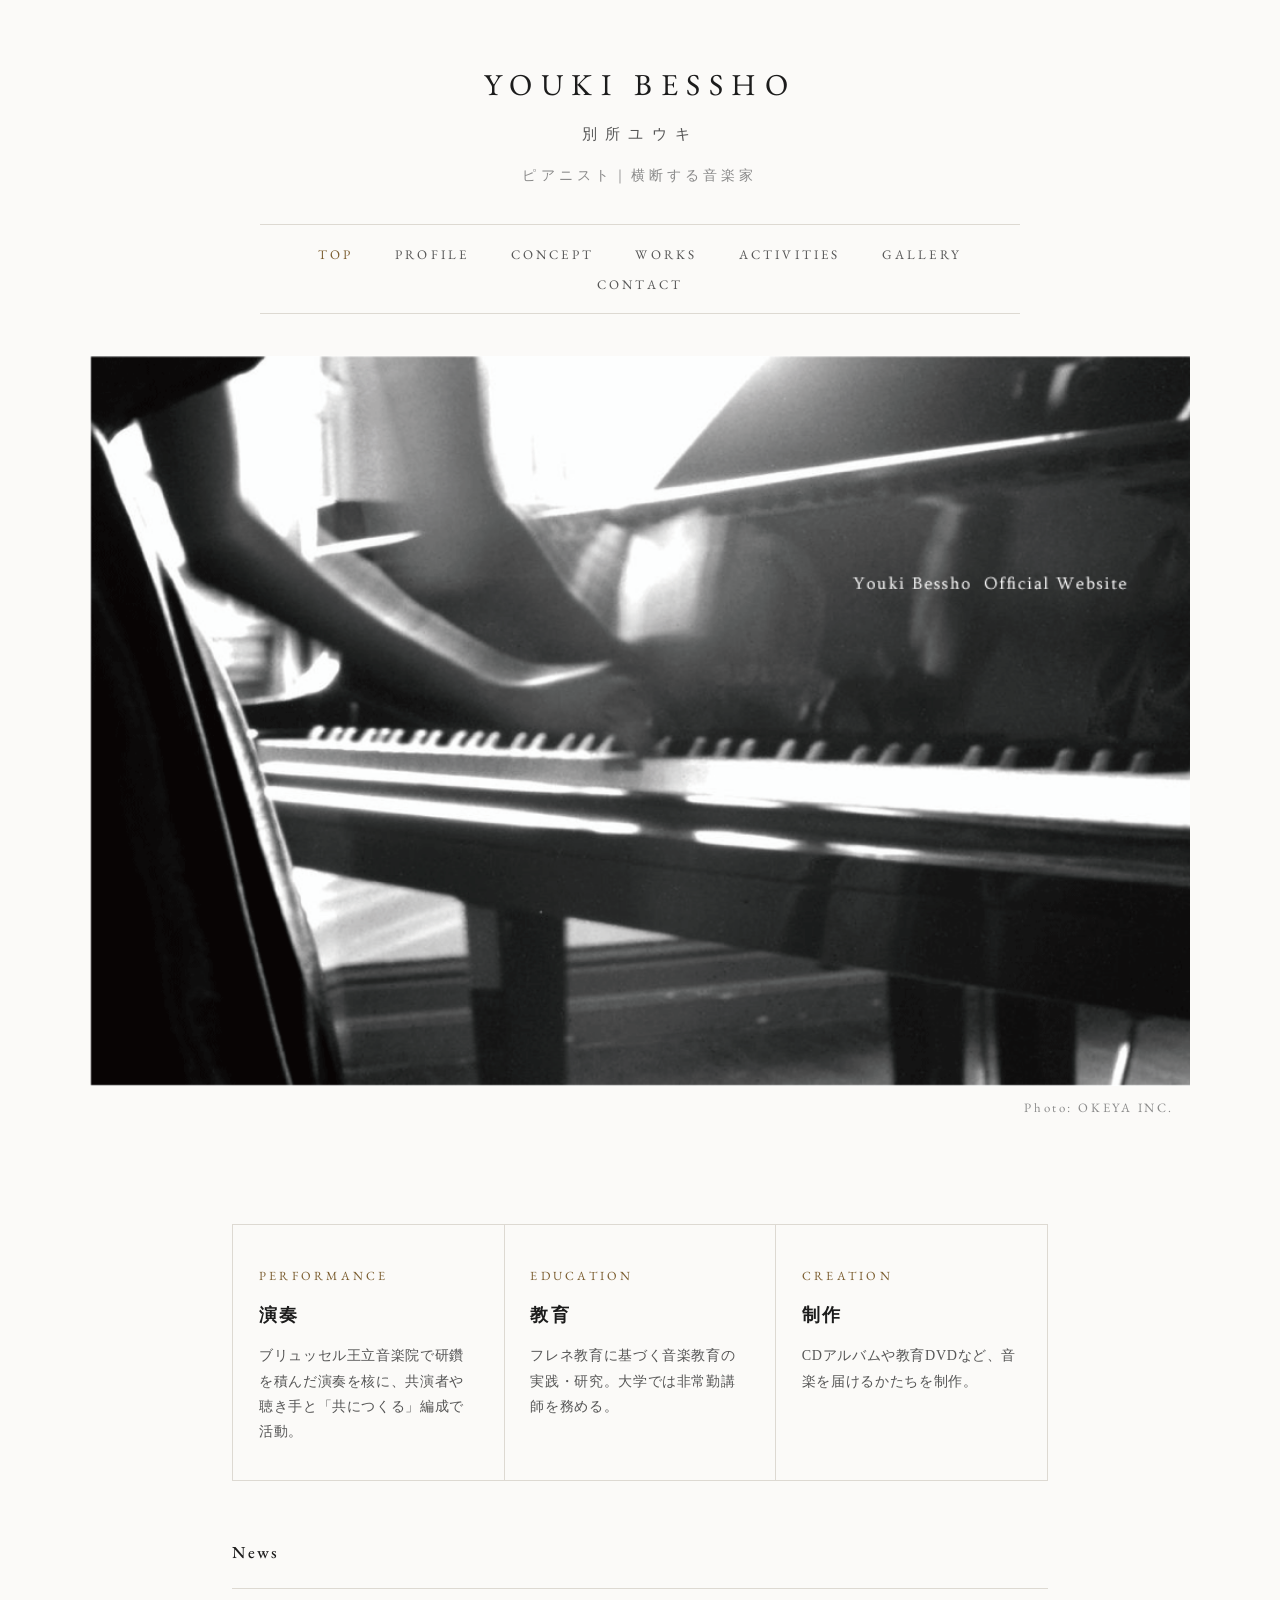
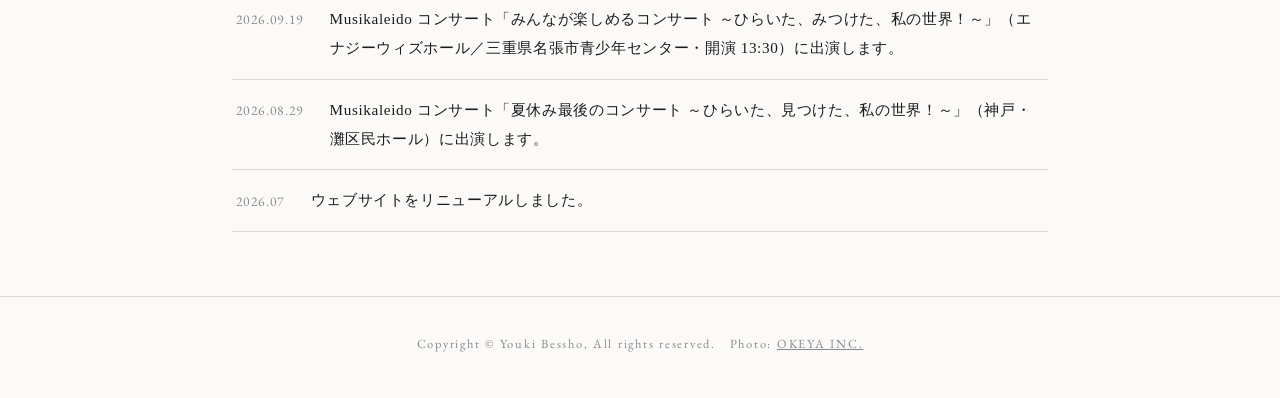
==== index.html @ 8af7a67c "Activities: restructure as current projects with collaborative-format lede; drop stale solo section;" ====
<!DOCTYPE html>
<html lang="ja">
<head>
<meta charset="utf-8">
<meta name="viewport" content="width=device-width, initial-scale=1">
<meta name="description" content="演奏・創作・表現を横断するピアニスト別所ユウキのオフィシャルウェブサイト。演奏活動・音楽教育・CD/DVD制作の情報を掲載。">
<title>Youki Bessho 別所ユウキ | ピアニスト｜横断する音楽家 Official Website</title>
<link rel="stylesheet" href="https://fonts.googleapis.com/css2?family=EB+Garamond:ital,wght@0,400;0,500;0,600;1,400&display=swap">
<link rel="stylesheet" href="css/style.css">
</head>
<body>

<header class="site-header">
  <h1 class="site-name"><a href="index.html">Youki Bessho</a>
    <span class="site-name-jp">別所ユウキ</span>
  </h1>
  <p class="site-role">ピアニスト｜横断する音楽家</p>
</header>

<nav class="site-nav">
  <ul>
    <li><a href="index.html" aria-current="page">Top</a></li>
    <li><a href="profile.html">Profile</a></li>
    <li><a href="concept.html">Concept</a></li>
    <li><a href="works.html">Works</a></li>
    <li><a href="activities.html">Activities</a></li>
    <li><a href="gallery.html">Gallery</a></li>
    <li><a href="contact.html">Contact</a></li>
  </ul>
</nav>

<div class="hero">
  <img src="img/covers/ka8.gif" alt="ピアノを弾く手元のモノクロ写真">
  <p class="hero-caption">Photo: OKEYA INC.</p>
</div>

<main>

  <section class="pillars-wrap">
    <div class="pillars">
      <a class="pillar" href="activities.html#performance">
        <span class="pillar-en">Performance</span>
        <h3>演奏</h3>
        <p>ブリュッセル王立音楽院で研鑽を積んだ演奏を核に、共演者や聴き手と「共につくる」編成で活動。</p>
      </a>
      <a class="pillar" href="activities.html#education">
        <span class="pillar-en">Education</span>
        <h3>教育</h3>
        <p>フレネ教育に基づく音楽教育の実践・研究。大学では非常勤講師を務める。</p>
      </a>
      <a class="pillar" href="works.html">
        <span class="pillar-en">Creation</span>
        <h3>制作</h3>
        <p>CDアルバムや教育DVDなど、音楽を届けるかたちを制作。</p>
      </a>
    </div>
  </section>

  <section class="news">
    <h2 class="latin">News</h2>
    <dl>
      <div class="news-item">
        <dt>2026.09.19</dt>
        <dd>Musikaleido コンサート「みんなが楽しめるコンサート ～ひらいた、みつけた、私の世界！～」（エナジーウィズホール／三重県名張市青少年センター・開演 13:30）に出演します。</dd>
      </div>
      <div class="news-item">
        <dt>2026.08.29</dt>
        <dd>Musikaleido コンサート「夏休み最後のコンサート ～ひらいた、見つけた、私の世界！～」（神戸・灘区民ホール）に出演します。</dd>
      </div>
      <div class="news-item">
        <dt>2026.07</dt>
        <dd>ウェブサイトをリニューアルしました。</dd>
      </div>
    </dl>
  </section>

</main>

<footer class="site-footer">
  <p>Copyright &copy; Youki Bessho, All rights reserved.&emsp;Photo: <a href="http://studiokeya.com/" target="_blank" rel="noopener">OKEYA INC.</a></p>
</footer>

</body>
</html>
---- css/style.css ----
/* ==========================================================
   Youki Bessho Official Website
   monochrome / typography-forward / no framework, no build
   ========================================================== */

:root {
  --ink: #1c1c1c;
  --ink-soft: #555;
  --ink-faint: #8a8a8a;
  --paper: #fbfaf8;
  --paper-dim: #f1efeb;
  --line: #ddd9d2;
  --accent: #7a5c2e; /* restrained bronze */
  --serif-latin: "EB Garamond", "Cormorant Garamond", Georgia, serif;
  --serif-jp: "Hiragino Mincho ProN", "Yu Mincho", "YuMincho", "Noto Serif JP", serif;
}

* { margin: 0; padding: 0; box-sizing: border-box; }

html { font-size: 16px; }

body {
  font-family: var(--serif-jp);
  color: var(--ink);
  background: var(--paper);
  line-height: 1.9;
  letter-spacing: 0.04em;
  font-feature-settings: "palt";
}

.latin { font-family: var(--serif-latin); }

/* ---------- header / nav ---------- */

.site-header {
  text-align: center;
  padding: 3.5rem 1rem 0;
}

.site-header .site-name {
  font-family: var(--serif-latin);
  font-weight: 400;
  font-size: 1.9rem;
  letter-spacing: 0.28em;
  text-transform: uppercase;
}

.site-header .site-name a { color: var(--ink); text-decoration: none; }

.site-header .site-name-jp {
  display: block;
  font-family: var(--serif-jp);
  font-size: 0.95rem;
  letter-spacing: 0.55em;
  color: var(--ink-soft);
  margin-top: 0.4rem;
}

.site-header .site-role {
  font-size: 0.85rem;
  letter-spacing: 0.3em;
  color: var(--ink-faint);
  margin-top: 0.9rem;
}

.site-nav {
  margin: 2.2rem auto 0;
  border-top: 1px solid var(--line);
  border-bottom: 1px solid var(--line);
  max-width: 760px;
}

.site-nav ul {
  list-style: none;
  display: flex;
  justify-content: center;
  flex-wrap: wrap;
  gap: 0 2.6rem;
  padding: 0.85rem 1rem;
}

.site-nav a {
  font-family: var(--serif-latin);
  font-size: 0.82rem;
  letter-spacing: 0.24em;
  text-transform: uppercase;
  color: var(--ink-soft);
  text-decoration: none;
}

.site-nav a:hover,
.site-nav a[aria-current="page"] { color: var(--accent); }

/* ---------- layout ---------- */

main {
  max-width: 860px;
  margin: 0 auto;
  padding: 3rem 1.4rem 4rem;
}

.page-title {
  font-family: var(--serif-latin);
  font-weight: 400;
  font-size: 1.35rem;
  letter-spacing: 0.3em;
  text-transform: uppercase;
  text-align: center;
  margin-bottom: 2.8rem;
  color: var(--ink);
}

.page-title::after {
  content: "";
  display: block;
  width: 2.2rem;
  height: 1px;
  background: var(--accent);
  margin: 1.1rem auto 0;
}

section + section { margin-top: 4rem; }

h2 {
  font-weight: 600;
  font-size: 1.05rem;
  letter-spacing: 0.18em;
  margin-bottom: 1.2rem;
  color: var(--ink);
}

h2.latin { font-weight: 500; letter-spacing: 0.14em; }

p + p { margin-top: 1.1em; }

a { color: var(--accent); }

.note { font-size: 0.85rem; color: var(--ink-faint); }

/* ---------- home ---------- */

.hero { margin: 0 auto; max-width: 1100px; padding: 2.6rem 0 0; }

.hero img { width: 100%; display: block; }

.hero-caption {
  font-family: var(--serif-latin);
  text-align: right;
  font-size: 0.8rem;
  letter-spacing: 0.2em;
  color: var(--ink-faint);
  padding: 0.6rem 1rem 0;
}

.pillars {
  display: grid;
  grid-template-columns: repeat(3, 1fr);
  gap: 1px;
  background: var(--line);
  border: 1px solid var(--line);
  margin-top: 3.5rem;
}

.pillar {
  background: var(--paper);
  padding: 2.2rem 1.6rem;
  text-decoration: none;
  color: var(--ink);
  transition: background 0.25s;
}

.pillar:hover { background: var(--paper-dim); }

.pillar .pillar-en {
  font-family: var(--serif-latin);
  font-size: 0.78rem;
  letter-spacing: 0.26em;
  text-transform: uppercase;
  color: var(--accent);
}

.pillar h3 {
  font-size: 1.1rem;
  font-weight: 600;
  letter-spacing: 0.14em;
  margin: 0.5rem 0 0.7rem;
}

.pillar p { font-size: 0.88rem; color: var(--ink-soft); line-height: 1.8; }

.news { margin-top: 3.5rem; }

.news dl { border-top: 1px solid var(--line); }

.news .news-item {
  display: flex;
  gap: 1.6rem;
  padding: 1rem 0.2rem;
  border-bottom: 1px solid var(--line);
}

.news dt {
  font-family: var(--serif-latin);
  font-size: 0.85rem;
  color: var(--ink-faint);
  white-space: nowrap;
  padding-top: 0.15rem;
}

.news dd { font-size: 0.95rem; }

/* ---------- profile ---------- */

.profile-lang + .profile-lang {
  margin-top: 3.2rem;
  padding-top: 3.2rem;
  border-top: 1px solid var(--line);
}

/* ---------- concept ---------- */

.concept {
  max-width: 680px;
  margin: 0 auto;
}

.concept .lead {
  font-size: 1.3rem;
  line-height: 1.85;
  letter-spacing: 0.06em;
  color: var(--ink);
  margin-bottom: 1.8rem;
}

.concept .lead.latin { font-style: italic; }

.concept-shop {
  margin-top: 1.6rem;
  font-size: 0.9rem;
  color: var(--ink-faint);
}

.profile-lang p { text-align: justify; }

.profile-lang .latin p { line-height: 1.75; }

/* ---------- works ---------- */

.album {
  display: grid;
  grid-template-columns: 260px 1fr;
  gap: 2.2rem;
  align-items: start;
}

.album + .album {
  margin-top: 3.6rem;
  padding-top: 3.6rem;
  border-top: 1px solid var(--line);
}

.album img { width: 100%; border: 1px solid var(--line); }

.album h2 { margin-bottom: 0.4rem; }

.album .album-sub { font-size: 0.85rem; color: var(--ink-faint); margin-bottom: 1rem; }

.album p { font-size: 0.93rem; }

.tracklist { list-style: none; margin-top: 1.3rem; font-size: 0.9rem; }

.tracklist li {
  padding: 0.35rem 0;
  border-bottom: 1px dotted var(--line);
  display: flex;
  justify-content: space-between;
  gap: 1rem;
}

.tracklist .listen {
  font-family: var(--serif-latin);
  font-size: 0.78rem;
  letter-spacing: 0.12em;
  white-space: nowrap;
}

.purchase {
  margin-top: 3.6rem;
  padding: 1.6rem 1.8rem;
  background: var(--paper-dim);
  font-size: 0.9rem;
}

/* ---------- activities ---------- */

.activity + .activity {
  margin-top: 3rem;
  padding-top: 3rem;
  border-top: 1px solid var(--line);
}

.activity p { font-size: 0.95rem; }

.activity .ext {
  display: inline-block;
  margin-top: 0.9rem;
  font-size: 0.88rem;
}

/* ---------- gallery ---------- */

.photo-grid {
  display: grid;
  grid-template-columns: repeat(3, 1fr);
  gap: 0.6rem;
}

.photo-grid img {
  width: 100%;
  aspect-ratio: 3 / 2;
  object-fit: cover;
  display: block;
  filter: grayscale(12%);
}

.photo-duo {
  display: grid;
  grid-template-columns: repeat(2, 1fr);
  gap: 0.6rem;
  max-width: 680px;
}

.photo-duo img {
  width: 100%;
  aspect-ratio: 4 / 5;
  object-fit: cover;
  display: block;
}

.gallery-section + .gallery-section {
  margin-top: 3.5rem;
  padding-top: 3.5rem;
  border-top: 1px solid var(--line);
}

/* ---------- contact ---------- */

.contact-block {
  max-width: 620px;
  margin: 0 auto;
  text-align: center;
}

/* ---------- footer ---------- */

.site-footer {
  border-top: 1px solid var(--line);
  text-align: center;
  padding: 2.2rem 1rem 2.6rem;
  font-family: var(--serif-latin);
  font-size: 0.78rem;
  letter-spacing: 0.14em;
  color: var(--ink-faint);
}

.site-footer a { color: var(--ink-faint); }

/* ---------- responsive ---------- */

@media (max-width: 720px) {
  .pillars { grid-template-columns: 1fr; }
  .album { grid-template-columns: 1fr; }
  .album img { max-width: 300px; }
  .photo-grid { grid-template-columns: repeat(2, 1fr); }
  .site-nav ul { gap: 0 1.6rem; }
  main { padding: 2.4rem 1.2rem 3rem; }
}
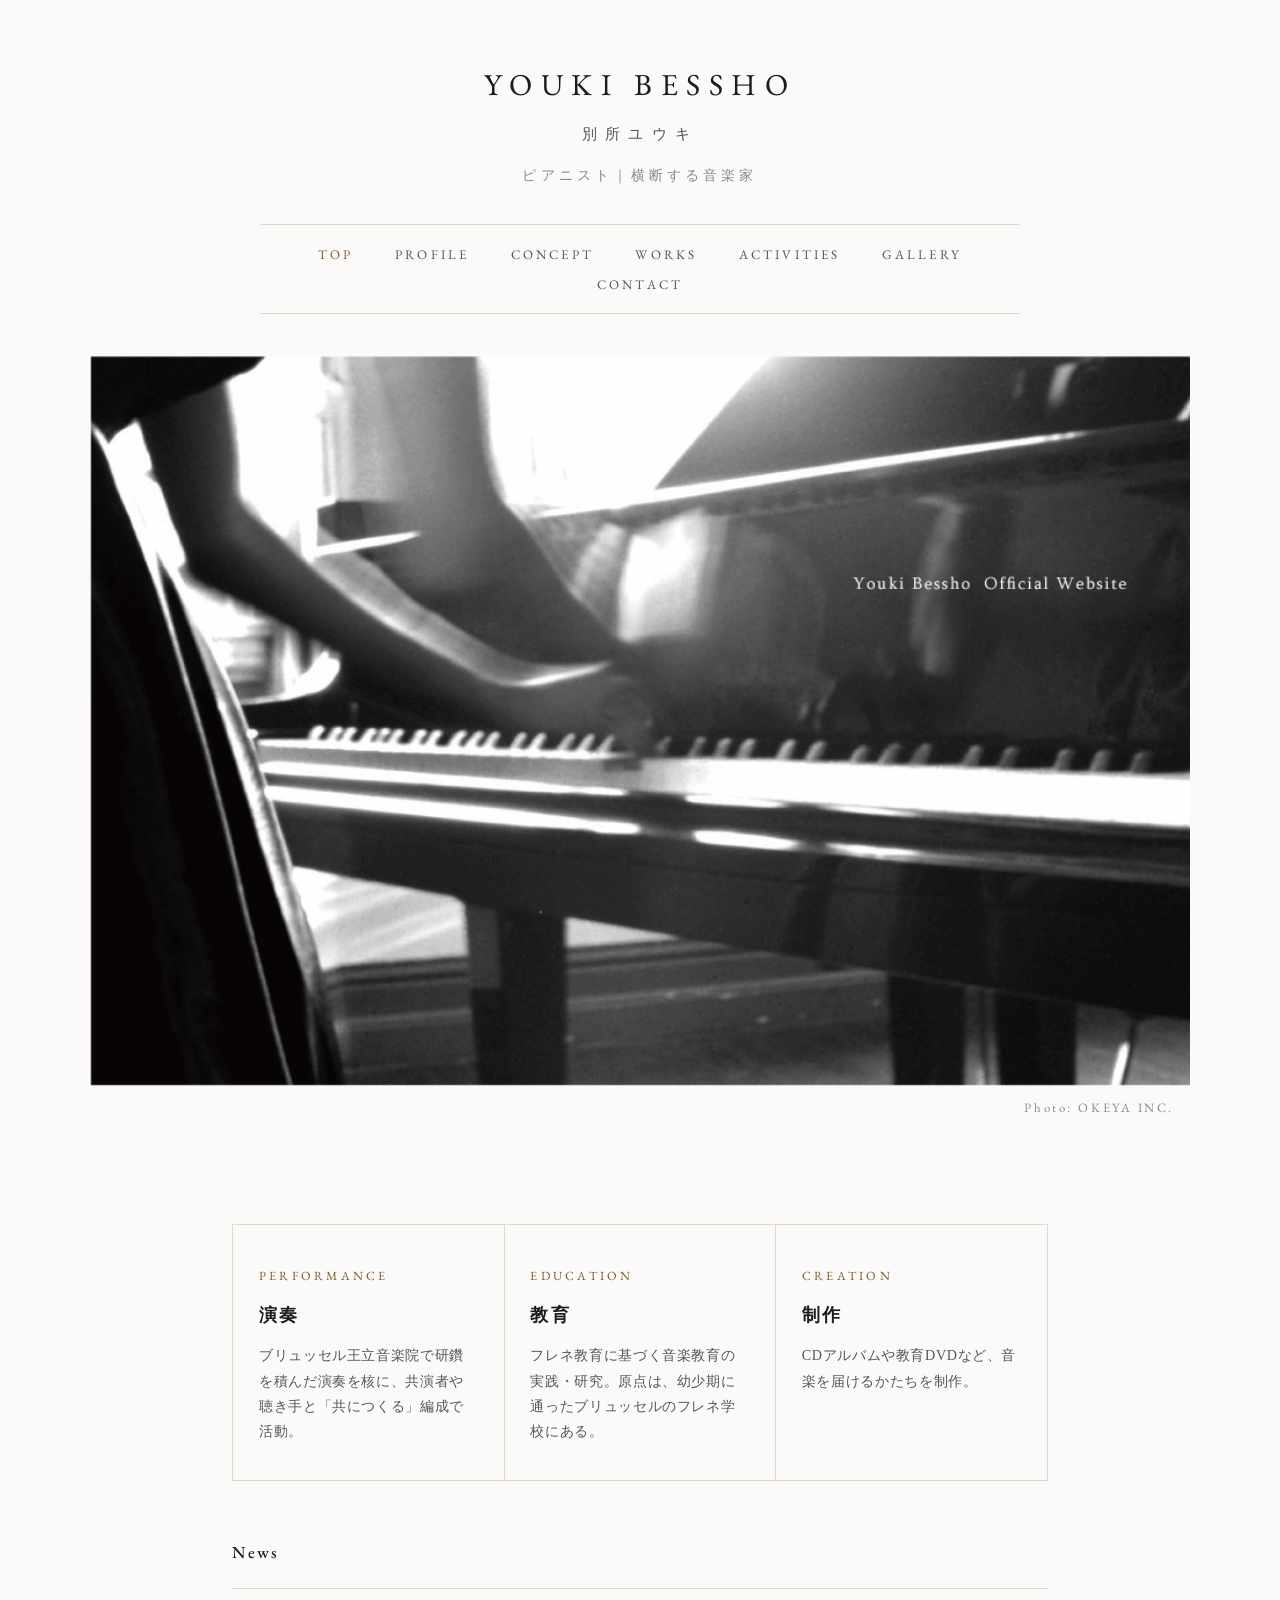
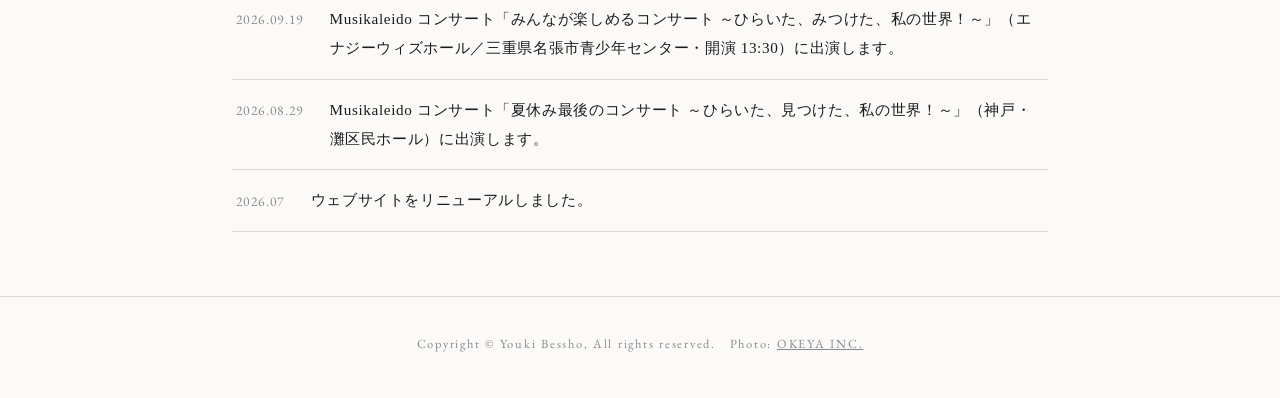
==== commit 6bceaed1: "Remove defensive lede; duo kicco origin story; Freinet personal story; career highlights woven into " ====
--- a/index.html
+++ b/index.html
@@ -38,7 +38,7 @@
 
   <section class="pillars-wrap">
     <div class="pillars">
-      <a class="pillar" href="activities.html#performance">
+      <a class="pillar" href="activities.html">
         <span class="pillar-en">Performance</span>
         <h3>演奏</h3>
         <p>ブリュッセル王立音楽院で研鑽を積んだ演奏を核に、共演者や聴き手と「共につくる」編成で活動。</p>
@@ -46,7 +46,7 @@
       <a class="pillar" href="activities.html#education">
         <span class="pillar-en">Education</span>
         <h3>教育</h3>
-        <p>フレネ教育に基づく音楽教育の実践・研究。大学では非常勤講師を務める。</p>
+        <p>フレネ教育に基づく音楽教育の実践・研究。原点は、幼少期に通ったブリュッセルのフレネ学校にある。</p>
       </a>
       <a class="pillar" href="works.html">
         <span class="pillar-en">Creation</span>
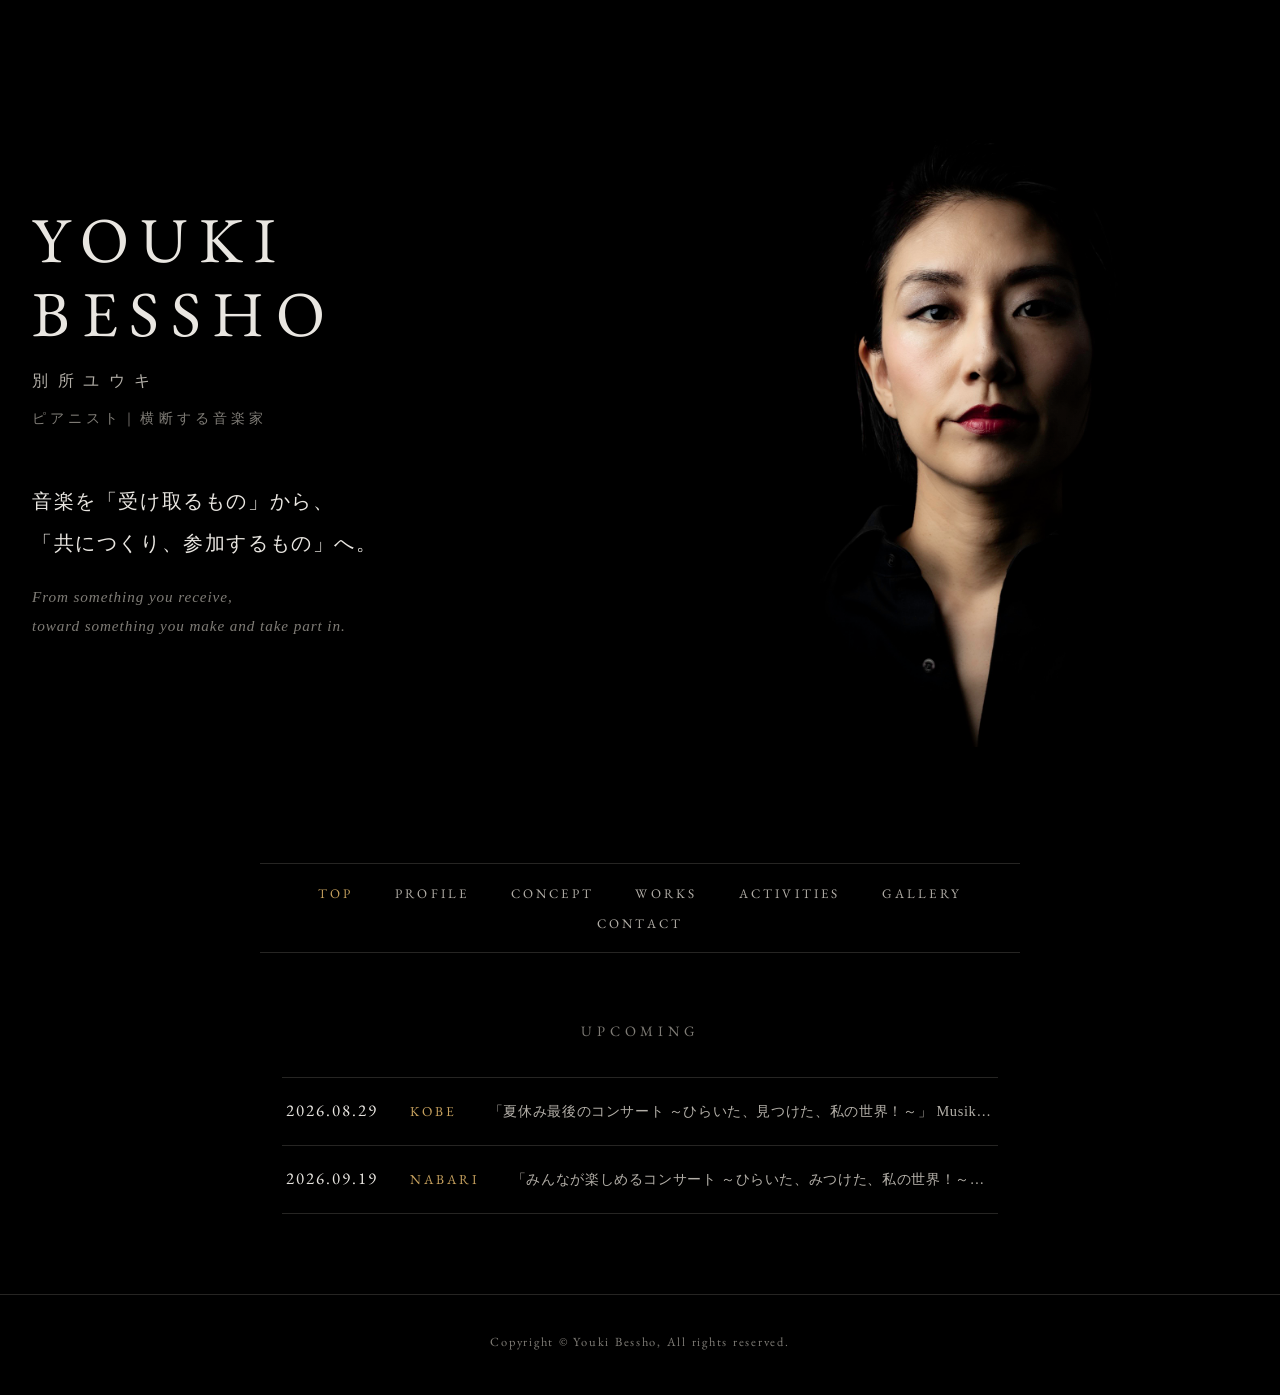
==== commit 3047ac24: "Design v2: dark hero + Concept, atelier a3 portrait as centerpiece, tour-style Upcoming, collapsible" ====
--- a/index.html
+++ b/index.html
@@ -3,19 +3,25 @@
 <head>
 <meta charset="utf-8">
 <meta name="viewport" content="width=device-width, initial-scale=1">
-<meta name="description" content="演奏・創作・表現を横断するピアニスト別所ユウキのオフィシャルウェブサイト。演奏活動・音楽教育・CD/DVD制作の情報を掲載。">
+<meta name="description" content="演奏・創作・表現を横断するピアニスト別所ユウキのオフィシャルウェブサイト。">
 <title>Youki Bessho 別所ユウキ | ピアニスト｜横断する音楽家 Official Website</title>
 <link rel="stylesheet" href="https://fonts.googleapis.com/css2?family=EB+Garamond:ital,wght@0,400;0,500;0,600;1,400&display=swap">
 <link rel="stylesheet" href="css/style.css">
 </head>
-<body>
+<body class="dark">
 
-<header class="site-header">
-  <h1 class="site-name"><a href="index.html">Youki Bessho</a>
-    <span class="site-name-jp">別所ユウキ</span>
-  </h1>
-  <p class="site-role">ピアニスト｜横断する音楽家</p>
-</header>
+<div class="hero-dark">
+  <div class="hero-portrait">
+    <img src="img/gallery/a3-01.jpg" alt="別所ユウキ ポートレート（atelier a3 撮影）">
+  </div>
+  <div class="hero-text">
+    <h1 class="hero-name-latin">Youki<br>Bessho</h1>
+    <p class="hero-name-jp">別所ユウキ</p>
+    <p class="hero-role">ピアニスト｜横断する音楽家</p>
+    <p class="hero-statement">音楽を「受け取るもの」から、<br>「共につくり、参加するもの」へ。</p>
+    <p class="hero-statement-en">From something you receive,<br>toward something you make and take part in.</p>
+  </div>
+</div>
 
 <nav class="site-nav">
   <ul>
@@ -29,55 +35,22 @@
   </ul>
 </nav>
 
-<div class="hero">
-  <img src="img/covers/ka8.gif" alt="ピアノを弾く手元のモノクロ写真">
-  <p class="hero-caption">Photo: OKEYA INC.</p>
-</div>
-
-<main>
-
-  <section class="pillars-wrap">
-    <div class="pillars">
-      <a class="pillar" href="activities.html">
-        <span class="pillar-en">Performance</span>
-        <h3>演奏</h3>
-        <p>ブリュッセル王立音楽院で研鑽を積んだ演奏を核に、共演者や聴き手と「共につくる」編成で活動。</p>
-      </a>
-      <a class="pillar" href="activities.html#education">
-        <span class="pillar-en">Education</span>
-        <h3>教育</h3>
-        <p>フレネ教育に基づく音楽教育の実践・研究。原点は、幼少期に通ったブリュッセルのフレネ学校にある。</p>
-      </a>
-      <a class="pillar" href="works.html">
-        <span class="pillar-en">Creation</span>
-        <h3>制作</h3>
-        <p>CDアルバムや教育DVDなど、音楽を届けるかたちを制作。</p>
-      </a>
-    </div>
-  </section>
-
-  <section class="news">
-    <h2 class="latin">News</h2>
-    <dl>
-      <div class="news-item">
-        <dt>2026.09.19</dt>
-        <dd>Musikaleido コンサート「みんなが楽しめるコンサート ～ひらいた、みつけた、私の世界！～」（エナジーウィズホール／三重県名張市青少年センター・開演 13:30）に出演します。</dd>
-      </div>
-      <div class="news-item">
-        <dt>2026.08.29</dt>
-        <dd>Musikaleido コンサート「夏休み最後のコンサート ～ひらいた、見つけた、私の世界！～」（神戸・灘区民ホール）に出演します。</dd>
-      </div>
-      <div class="news-item">
-        <dt>2026.07</dt>
-        <dd>ウェブサイトをリニューアルしました。</dd>
-      </div>
-    </dl>
-  </section>
-
-</main>
+<section class="tour">
+  <h2>Upcoming</h2>
+  <div class="tour-item">
+    <span class="tour-date">2026.08.29</span>
+    <span class="tour-place">Kobe</span>
+    <span class="tour-title">「夏休み最後のコンサート ～ひらいた、見つけた、私の世界！～」 Musikaleido</span>
+  </div>
+  <div class="tour-item">
+    <span class="tour-date">2026.09.19</span>
+    <span class="tour-place">Nabari</span>
+    <span class="tour-title">「みんなが楽しめるコンサート ～ひらいた、みつけた、私の世界！～」 Musikaleido</span>
+  </div>
+</section>
 
 <footer class="site-footer">
-  <p>Copyright &copy; Youki Bessho, All rights reserved.&emsp;Photo: <a href="http://studiokeya.com/" target="_blank" rel="noopener">OKEYA INC.</a></p>
+  <p>Copyright &copy; Youki Bessho, All rights reserved.</p>
 </footer>
 
 </body>
--- a/css/style.css
+++ b/css/style.css
@@ -17,6 +17,18 @@
 
 * { margin: 0; padding: 0; box-sizing: border-box; }
 
+/* ---------- dark pages (Top / Concept) ---------- */
+
+body.dark {
+  --ink: #e9e6e1;
+  --ink-soft: #b3afa8;
+  --ink-faint: #7f7c76;
+  --paper: #000000;
+  --paper-dim: #121212;
+  --line: #262523;
+  --accent: #c9a35f;
+}
+
 html { font-size: 16px; }
 
 body {
@@ -152,6 +164,168 @@
   padding: 0.6rem 1rem 0;
 }
 
+/* ---------- dark hero (Top v2) ---------- */
+
+.hero-dark {
+  position: relative;
+  min-height: 92vh;
+  display: grid;
+  grid-template-columns: 1fr 1fr;
+  align-items: center;
+  max-width: 1280px;
+  margin: 0 auto;
+  padding: 3rem 2rem 2rem;
+  gap: 2rem;
+}
+
+.hero-dark .hero-portrait {
+  order: 2;
+  justify-self: end;
+  width: 100%;
+  max-width: 520px;
+  position: relative;
+}
+
+.hero-dark .hero-portrait img {
+  width: 100%;
+  display: block;
+}
+
+/* 表情を和らげる右側のシャドウ（CSSオーバーレイ・元画像非破壊。強さは0.55、範囲は52%で調整可） */
+.hero-dark .hero-portrait::after {
+  content: "";
+  position: absolute;
+  inset: 0;
+  background: linear-gradient(to left, rgba(0,0,0,0.55) 0%, rgba(0,0,0,0) 52%);
+  pointer-events: none;
+}
+
+.hero-dark .hero-text { order: 1; }
+
+.hero-dark .hero-name-latin {
+  font-family: var(--serif-latin);
+  font-size: clamp(2.4rem, 5vw, 4.2rem);
+  font-weight: 400;
+  letter-spacing: 0.18em;
+  line-height: 1.15;
+  text-transform: uppercase;
+  color: var(--ink);
+}
+
+.hero-dark .hero-name-jp {
+  font-size: 1rem;
+  letter-spacing: 0.6em;
+  color: var(--ink-soft);
+  margin-top: 1rem;
+}
+
+.hero-dark .hero-role {
+  font-size: 0.85rem;
+  letter-spacing: 0.3em;
+  color: var(--ink-faint);
+  margin-top: 0.6rem;
+}
+
+.hero-dark .hero-statement {
+  margin-top: 3rem;
+  font-size: 1.25rem;
+  line-height: 2.1;
+  letter-spacing: 0.08em;
+  color: var(--ink);
+}
+
+.hero-dark .hero-statement-en {
+  font-family: var(--serif-latin);
+  font-style: italic;
+  font-size: 0.95rem;
+  letter-spacing: 0.06em;
+  color: var(--ink-faint);
+  margin-top: 1.2rem;
+}
+
+/* ---------- tour-style news ---------- */
+
+.tour { max-width: 760px; margin: 0 auto; padding: 4rem 1.4rem 5rem; }
+
+.tour h2 {
+  font-family: var(--serif-latin);
+  font-weight: 400;
+  font-size: 0.9rem;
+  letter-spacing: 0.34em;
+  text-transform: uppercase;
+  color: var(--ink-faint);
+  margin-bottom: 2rem;
+  text-align: center;
+}
+
+.tour-item {
+  display: flex;
+  align-items: baseline;
+  gap: 2rem;
+  padding: 1.1rem 0.2rem;
+  border-bottom: 1px solid var(--line);
+}
+
+.tour-item:first-of-type { border-top: 1px solid var(--line); }
+
+.tour-date {
+  font-family: var(--serif-latin);
+  font-size: 1.05rem;
+  letter-spacing: 0.12em;
+  white-space: nowrap;
+  color: var(--ink);
+}
+
+.tour-place {
+  font-family: var(--serif-latin);
+  font-size: 0.85rem;
+  letter-spacing: 0.22em;
+  text-transform: uppercase;
+  white-space: nowrap;
+  color: var(--accent);
+}
+
+.tour-title {
+  font-size: 0.9rem;
+  color: var(--ink-soft);
+  overflow: hidden;
+  text-overflow: ellipsis;
+  white-space: nowrap;
+}
+
+/* ---------- collapsible tracklists ---------- */
+
+details.tracks { margin-top: 1.3rem; }
+
+details.tracks summary {
+  cursor: pointer;
+  list-style: none;
+  font-family: var(--serif-latin);
+  font-size: 0.8rem;
+  letter-spacing: 0.22em;
+  text-transform: uppercase;
+  color: var(--accent);
+}
+
+details.tracks summary::-webkit-details-marker { display: none; }
+
+details.tracks summary::after { content: " +"; }
+
+details.tracks[open] summary::after { content: " −"; }
+
+@media (max-width: 760px) {
+  .hero-dark {
+    grid-template-columns: 1fr;
+    min-height: auto;
+    padding: 2.2rem 1.4rem;
+    gap: 2.4rem;
+  }
+  .hero-dark .hero-portrait { order: 1; justify-self: center; max-width: 420px; }
+  .hero-dark .hero-text { order: 2; }
+  .tour-item { flex-wrap: wrap; gap: 0.4rem 1.2rem; }
+  .tour-title { white-space: normal; }
+}
+
 .pillars {
   display: grid;
   grid-template-columns: repeat(3, 1fr);
@@ -351,6 +525,67 @@
   text-align: center;
 }
 
+.contact-form {
+  max-width: 480px;
+  margin: 2.6rem auto 0;
+  text-align: left;
+}
+
+.contact-form label {
+  display: block;
+  font-family: var(--serif-latin);
+  font-size: 0.78rem;
+  letter-spacing: 0.2em;
+  text-transform: uppercase;
+  color: var(--ink-faint);
+  margin: 1.5rem 0 0.5rem;
+}
+
+.contact-form label:first-child { margin-top: 0; }
+
+.contact-form input,
+.contact-form textarea {
+  width: 100%;
+  font-family: var(--serif-jp);
+  font-size: 0.95rem;
+  color: var(--ink);
+  background: var(--paper);
+  border: none;
+  border-bottom: 1px solid var(--line);
+  padding: 0.5rem 0.1rem;
+}
+
+.contact-form input:focus,
+.contact-form textarea:focus {
+  outline: none;
+  border-bottom-color: var(--accent);
+}
+
+.contact-form textarea { resize: vertical; min-height: 8rem; }
+
+.contact-form button {
+  margin-top: 2.2rem;
+  font-family: var(--serif-latin);
+  font-size: 0.85rem;
+  letter-spacing: 0.24em;
+  text-transform: uppercase;
+  color: var(--ink);
+  background: transparent;
+  border: 1px solid var(--ink-faint);
+  padding: 0.8rem 2rem;
+  cursor: pointer;
+  transition: border-color 0.2s, color 0.2s;
+}
+
+.contact-form button:hover { border-color: var(--accent); color: var(--accent); }
+
+.contact-note {
+  text-align: center;
+  font-size: 0.85rem;
+  color: var(--ink-faint);
+  margin-top: 1.4rem;
+}
+
 /* ---------- footer ---------- */
 
 .site-footer {
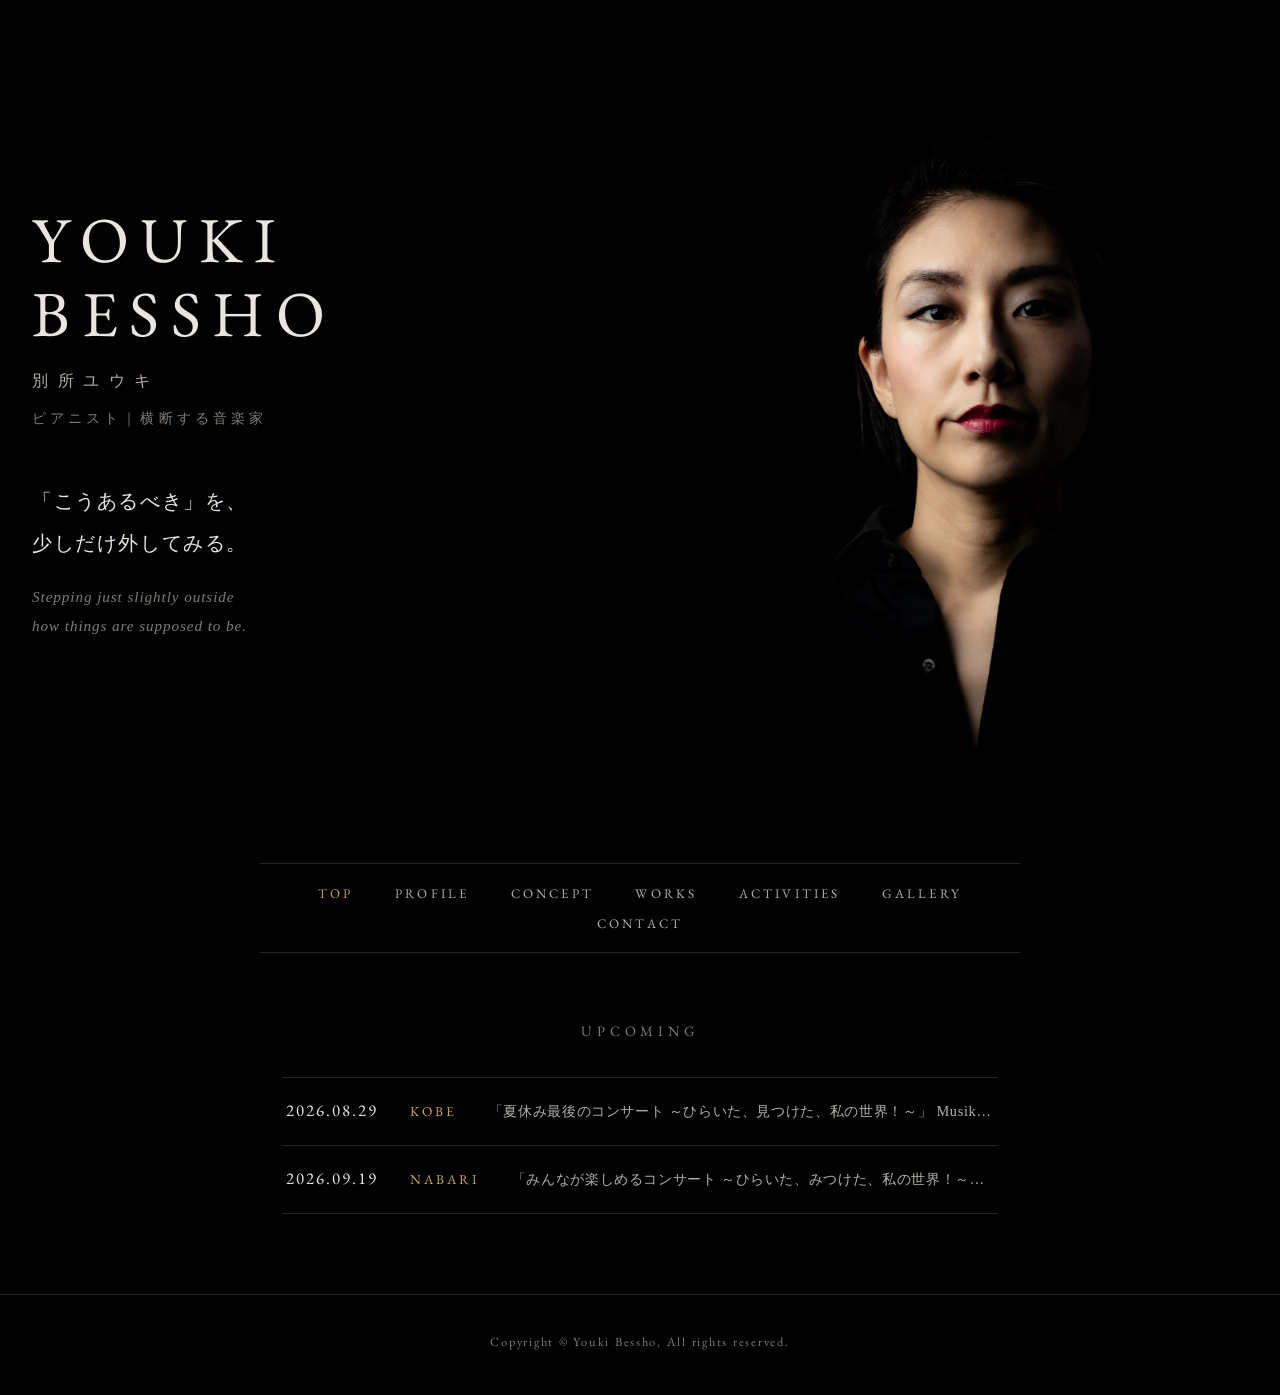
==== commit 6554c310: "Concept & Home: replace tagline (音楽を共につくり参加するもの → こうあるべきを少し外してみる). Reflect Kai's personal artistic c" ====
--- a/index.html
+++ b/index.html
@@ -18,8 +18,8 @@
     <h1 class="hero-name-latin">Youki<br>Bessho</h1>
     <p class="hero-name-jp">別所ユウキ</p>
     <p class="hero-role">ピアニスト｜横断する音楽家</p>
-    <p class="hero-statement">音楽を「受け取るもの」から、<br>「共につくり、参加するもの」へ。</p>
-    <p class="hero-statement-en">From something you receive,<br>toward something you make and take part in.</p>
+    <p class="hero-statement">「こうあるべき」を、<br>少しだけ外してみる。</p>
+    <p class="hero-statement-en">Stepping just slightly outside<br>how things are supposed to be.</p>
   </div>
 </div>
 
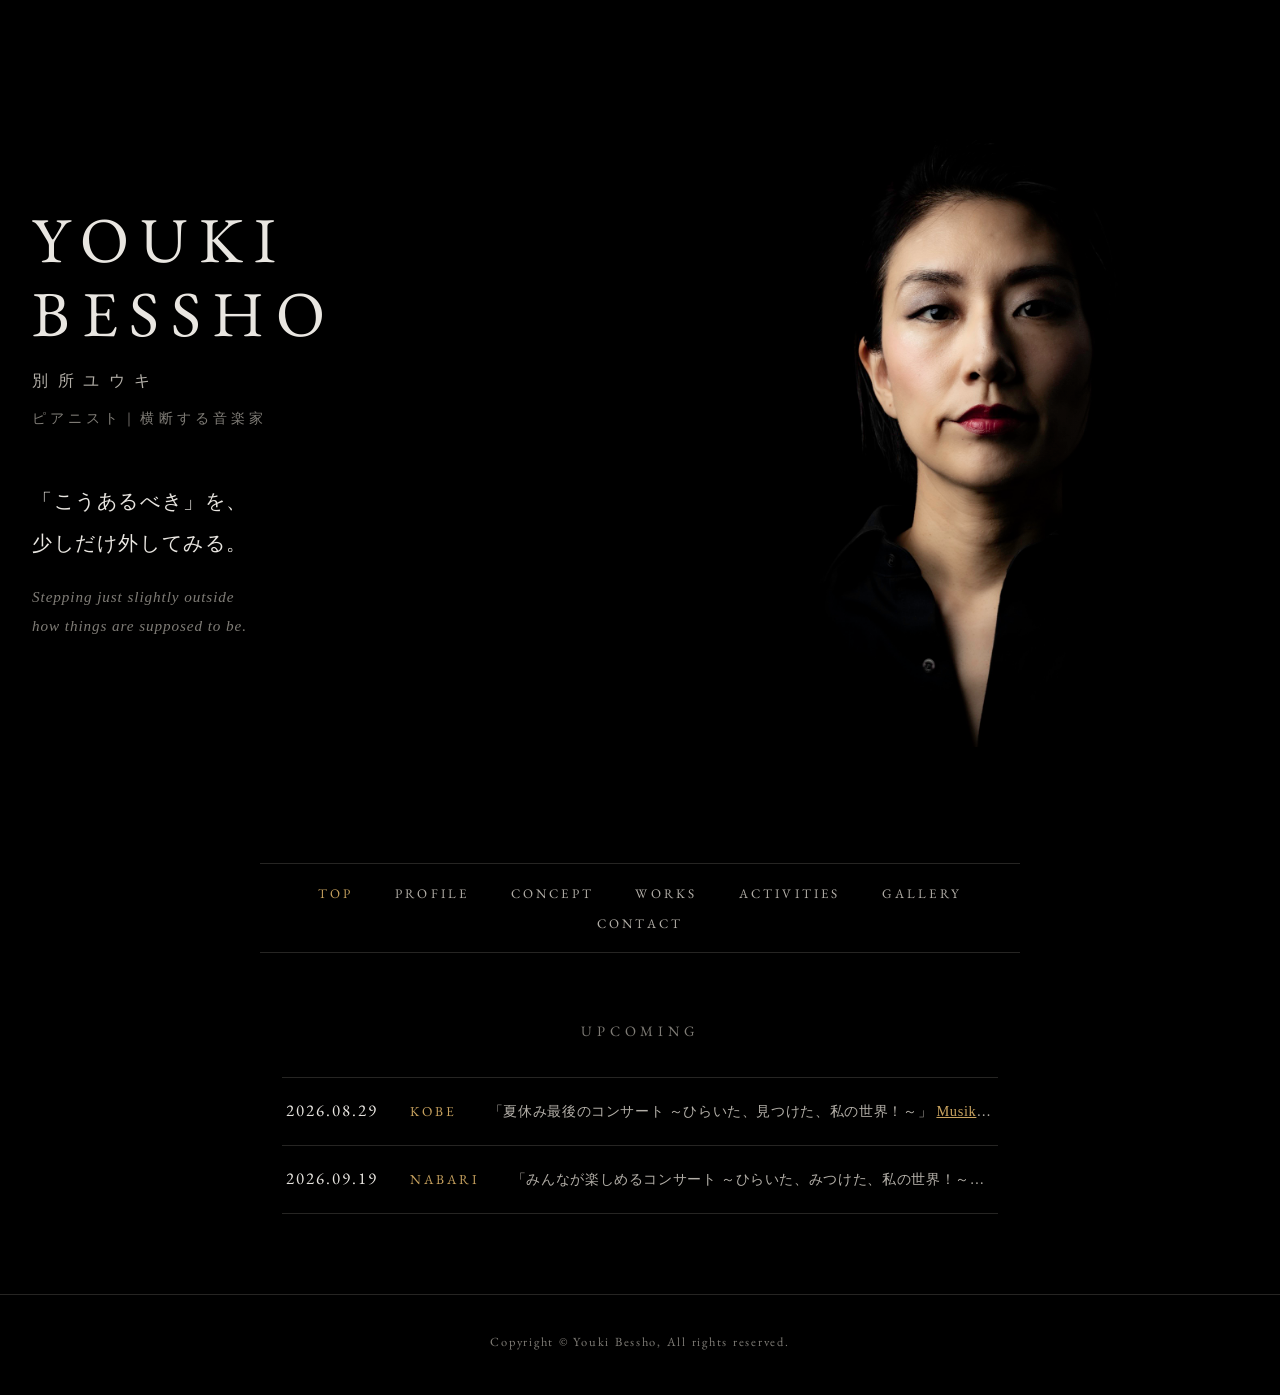
==== commit f303f0f7: "OGP/favicon整備・Upcomingリンク付与・Contact依頼窓口文言（バックログ優先度1: A-1/A-2/A-3） - 全7ページにog:title/description/image" ====
--- a/index.html
+++ b/index.html
@@ -5,6 +5,17 @@
 <meta name="viewport" content="width=device-width, initial-scale=1">
 <meta name="description" content="演奏・創作・表現を横断するピアニスト別所ユウキのオフィシャルウェブサイト。">
 <title>Youki Bessho 別所ユウキ | ピアニスト｜横断する音楽家 Official Website</title>
+<link rel="icon" type="image/png" sizes="32x32" href="img/favicon-32.png">
+<link rel="icon" type="image/png" sizes="512x512" href="img/favicon-512.png">
+<link rel="apple-touch-icon" href="img/apple-touch-icon.png">
+<meta property="og:type" content="website">
+<meta property="og:site_name" content="Youki Bessho 別所ユウキ">
+<meta property="og:locale" content="ja_JP">
+<meta property="og:url" content="https://youkibessho.github.io/">
+<meta property="og:title" content="Youki Bessho 別所ユウキ | ピアニスト｜横断する音楽家">
+<meta property="og:description" content="演奏・創作・表現を横断するピアニスト別所ユウキのオフィシャルウェブサイト。">
+<meta property="og:image" content="https://youkibessho.github.io/img/ogp.jpg">
+<meta name="twitter:card" content="summary_large_image">
 <link rel="stylesheet" href="https://fonts.googleapis.com/css2?family=EB+Garamond:ital,wght@0,400;0,500;0,600;1,400&display=swap">
 <link rel="stylesheet" href="css/style.css">
 </head>
@@ -40,12 +51,12 @@
   <div class="tour-item">
     <span class="tour-date">2026.08.29</span>
     <span class="tour-place">Kobe</span>
-    <span class="tour-title">「夏休み最後のコンサート ～ひらいた、見つけた、私の世界！～」 Musikaleido</span>
+    <span class="tour-title">「夏休み最後のコンサート ～ひらいた、見つけた、私の世界！～」 <a href="https://musikaleido.netlify.app/" target="_blank" rel="noopener">Musikaleido</a></span>
   </div>
   <div class="tour-item">
     <span class="tour-date">2026.09.19</span>
     <span class="tour-place">Nabari</span>
-    <span class="tour-title">「みんなが楽しめるコンサート ～ひらいた、みつけた、私の世界！～」 Musikaleido</span>
+    <span class="tour-title">「みんなが楽しめるコンサート ～ひらいた、みつけた、私の世界！～」 <a href="https://musikaleido.netlify.app/" target="_blank" rel="noopener">Musikaleido</a></span>
   </div>
 </section>
 
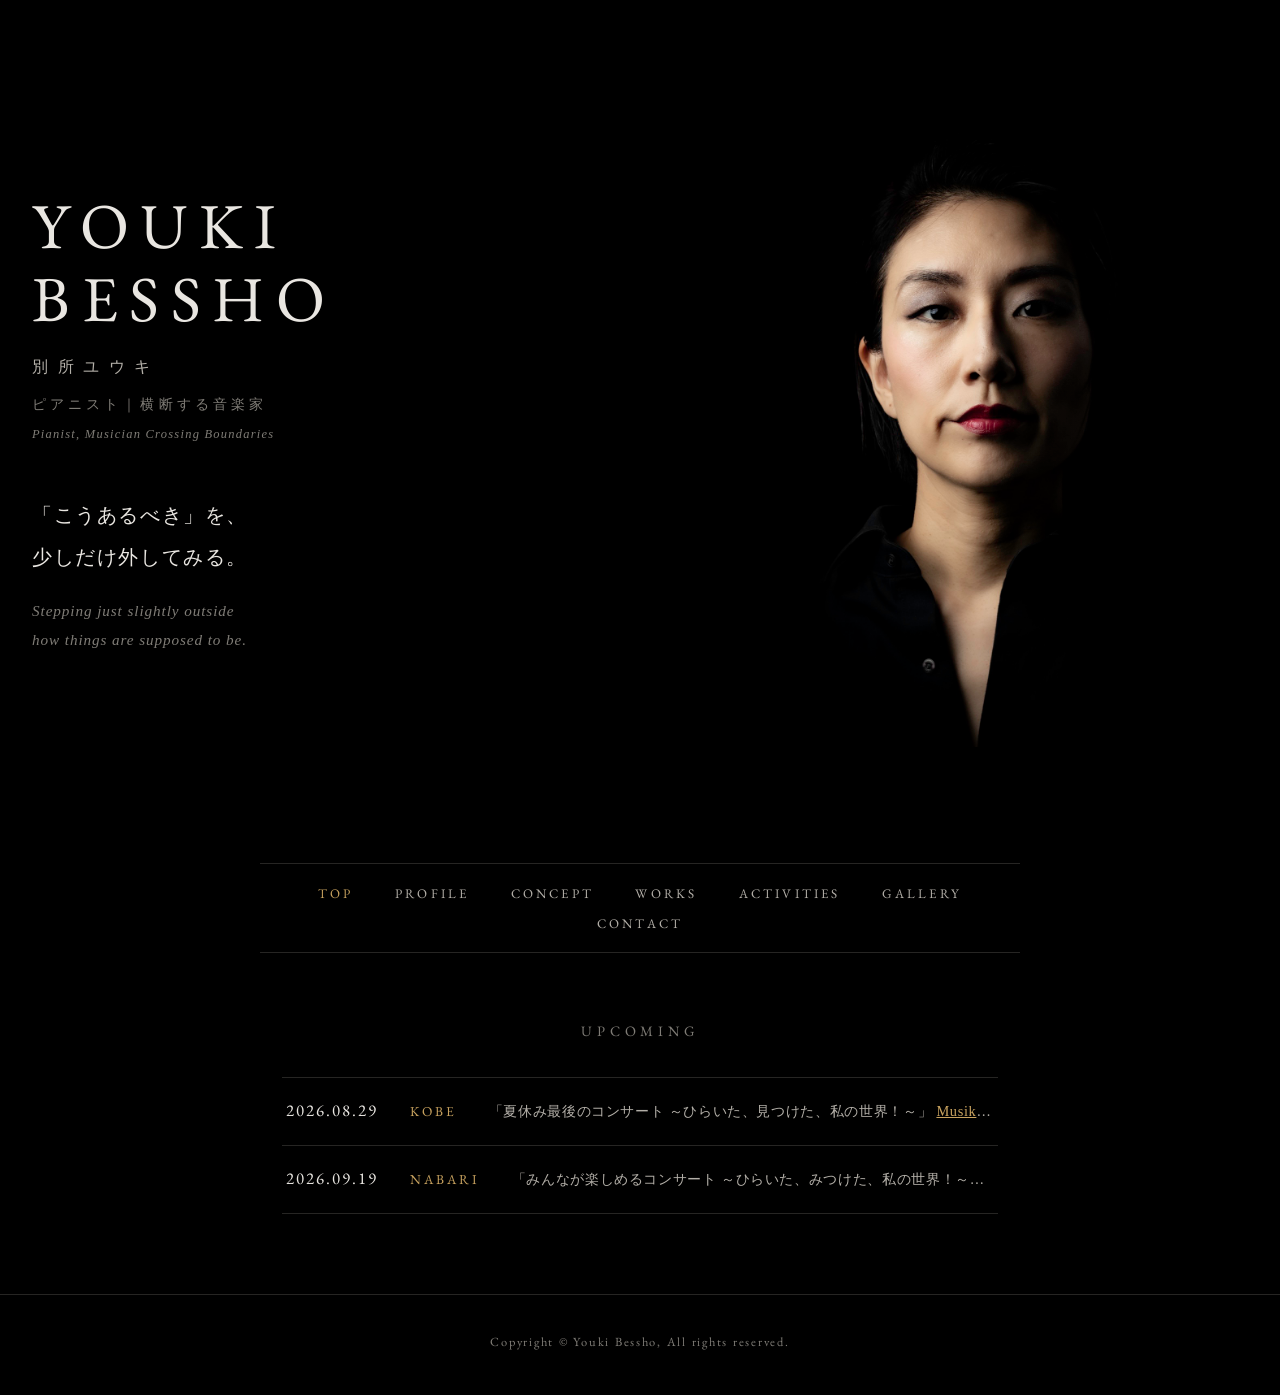
==== commit 90336f21: "肩書きの英語表記を追加（バックログ優先度3: C-5） Top hero・title・og:titleに「Pianist, Musician Crossing Boundaries」を追加 （Kai承" ====
--- a/index.html
+++ b/index.html
@@ -4,7 +4,7 @@
 <meta charset="utf-8">
 <meta name="viewport" content="width=device-width, initial-scale=1">
 <meta name="description" content="演奏・創作・表現を横断するピアニスト別所ユウキのオフィシャルウェブサイト。">
-<title>Youki Bessho 別所ユウキ | ピアニスト｜横断する音楽家 Official Website</title>
+<title>Youki Bessho 別所ユウキ | ピアニスト｜横断する音楽家 Pianist, Musician Crossing Boundaries</title>
 <link rel="icon" type="image/png" sizes="32x32" href="img/favicon-32.png">
 <link rel="icon" type="image/png" sizes="512x512" href="img/favicon-512.png">
 <link rel="apple-touch-icon" href="img/apple-touch-icon.png">
@@ -12,7 +12,7 @@
 <meta property="og:site_name" content="Youki Bessho 別所ユウキ">
 <meta property="og:locale" content="ja_JP">
 <meta property="og:url" content="https://youkibessho.github.io/">
-<meta property="og:title" content="Youki Bessho 別所ユウキ | ピアニスト｜横断する音楽家">
+<meta property="og:title" content="Youki Bessho 別所ユウキ | ピアニスト｜横断する音楽家 / Pianist, Musician Crossing Boundaries">
 <meta property="og:description" content="演奏・創作・表現を横断するピアニスト別所ユウキのオフィシャルウェブサイト。">
 <meta property="og:image" content="https://youkibessho.github.io/img/ogp.jpg">
 <meta name="twitter:card" content="summary_large_image">
@@ -29,6 +29,7 @@
     <h1 class="hero-name-latin">Youki<br>Bessho</h1>
     <p class="hero-name-jp">別所ユウキ</p>
     <p class="hero-role">ピアニスト｜横断する音楽家</p>
+    <p class="hero-role-en">Pianist, Musician Crossing Boundaries</p>
     <p class="hero-statement">「こうあるべき」を、<br>少しだけ外してみる。</p>
     <p class="hero-statement-en">Stepping just slightly outside<br>how things are supposed to be.</p>
   </div>
--- a/css/style.css
+++ b/css/style.css
@@ -224,6 +224,15 @@
   letter-spacing: 0.3em;
   color: var(--ink-faint);
   margin-top: 0.6rem;
+}
+
+.hero-dark .hero-role-en {
+  font-family: var(--serif-latin);
+  font-style: italic;
+  font-size: 0.78rem;
+  letter-spacing: 0.1em;
+  color: var(--ink-faint);
+  margin-top: 0.3rem;
 }
 
 .hero-dark .hero-statement {
@@ -385,6 +394,19 @@
 
 /* ---------- profile ---------- */
 
+.lang-anchor {
+  text-align: center;
+  font-family: var(--serif-latin);
+  font-size: 0.78rem;
+  letter-spacing: 0.14em;
+  color: var(--ink-faint);
+  margin: -1.6rem 0 2.8rem;
+}
+
+.lang-anchor a { color: var(--ink-faint); text-decoration: none; }
+
+.lang-anchor a:hover { color: var(--accent); }
+
 .profile-lang + .profile-lang {
   margin-top: 3.2rem;
   padding-top: 3.2rem;
